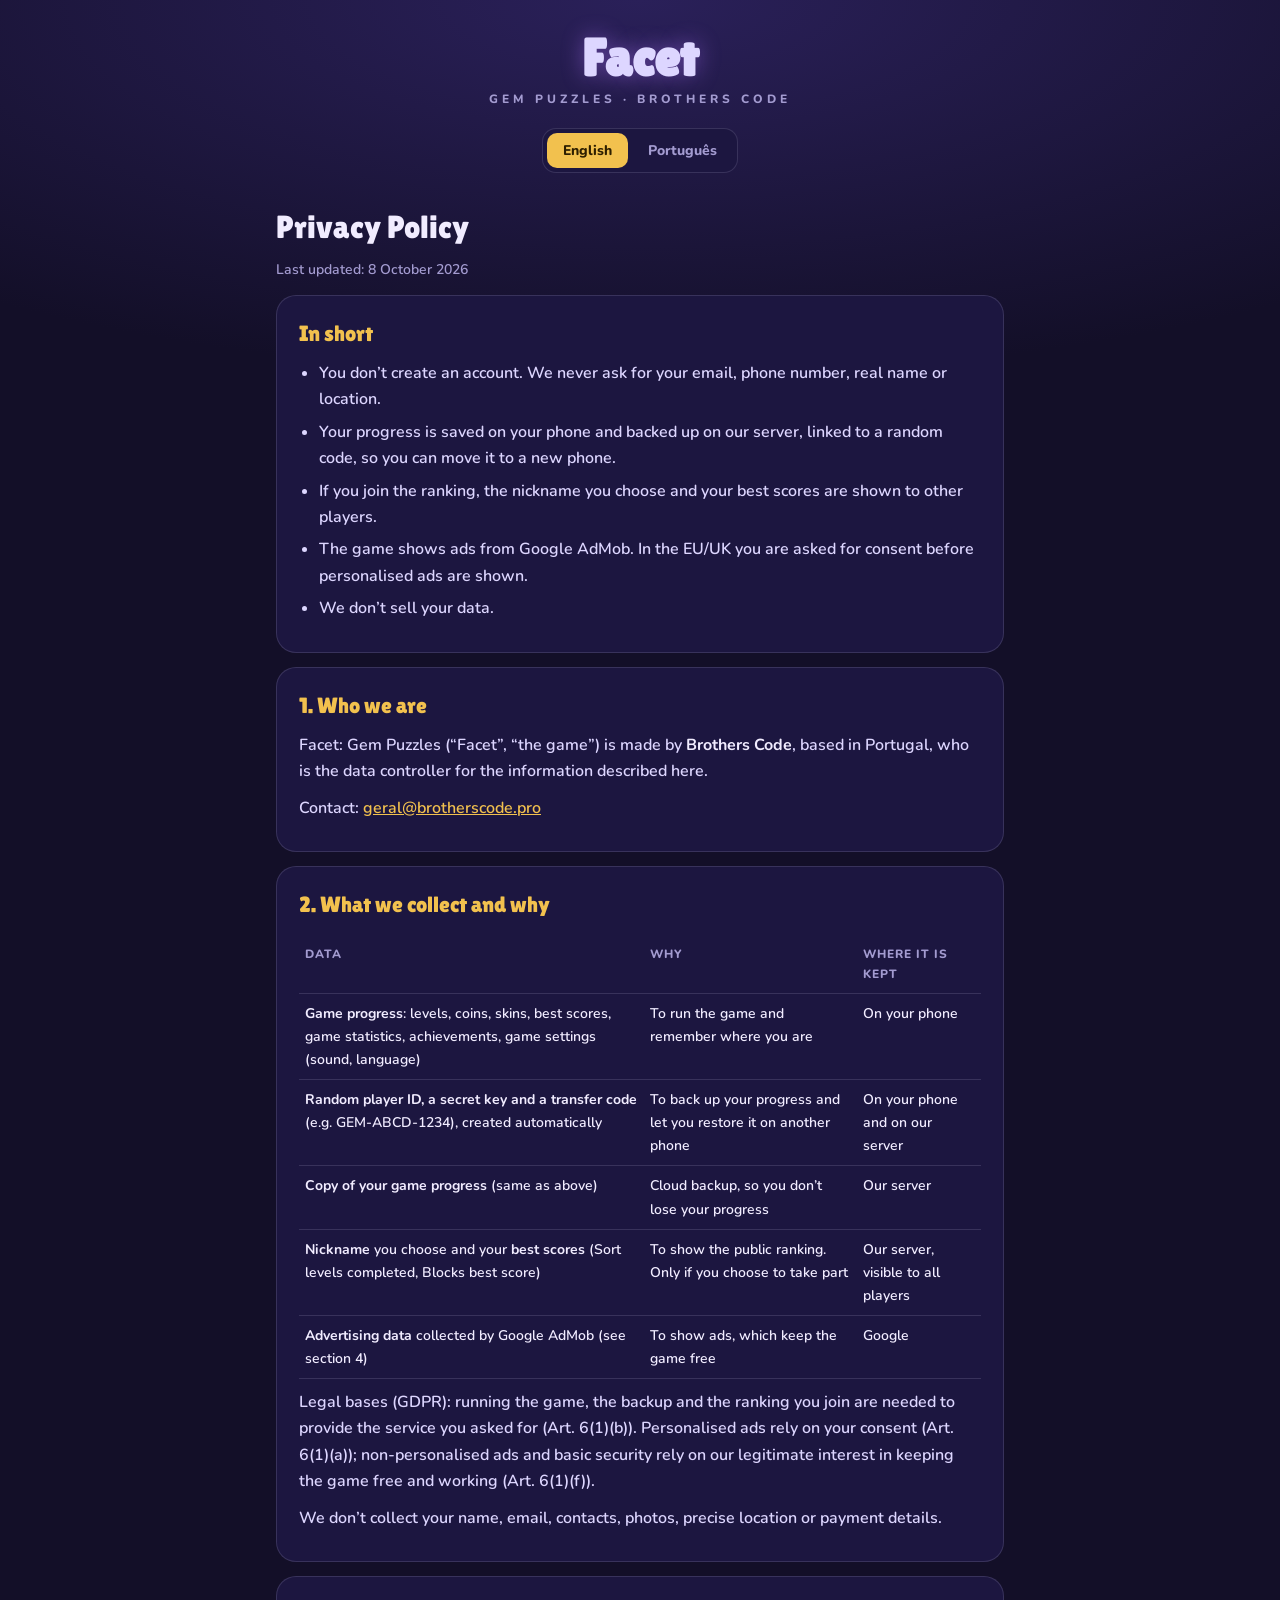
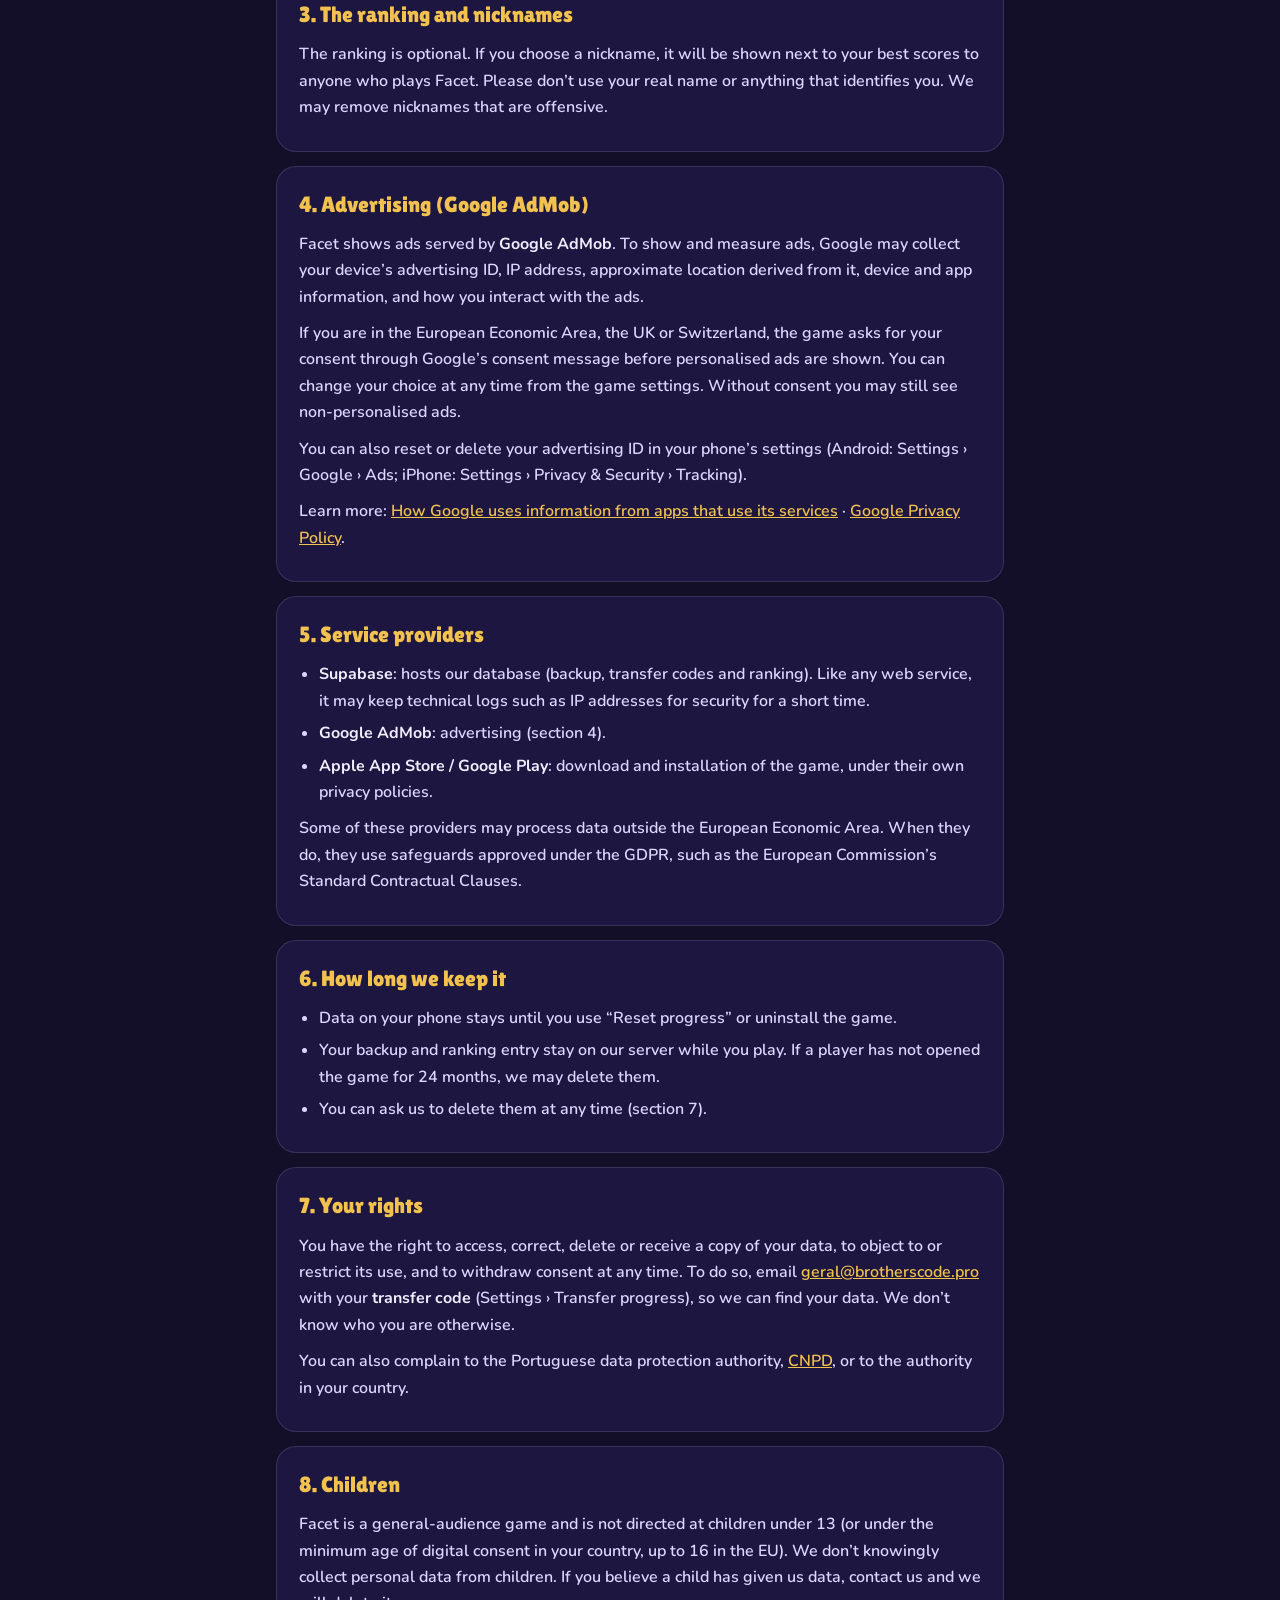
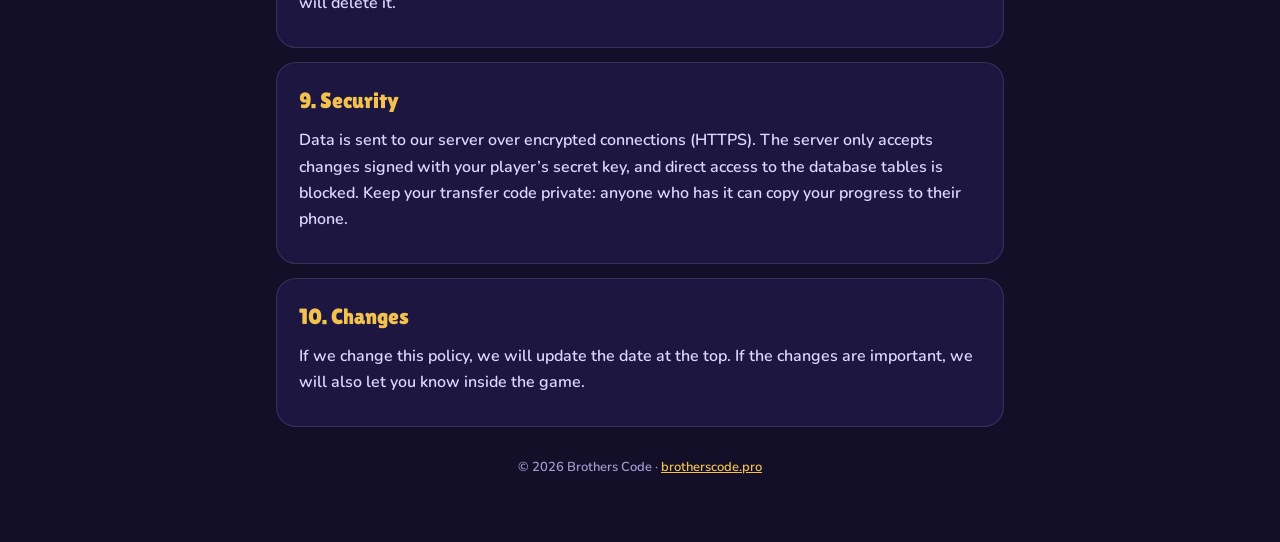
==== facet/privacy/index.html @ 67e0c8db "Add privacy policy page in English and Portuguese" ====
<!doctype html>
<html lang="en">
<head>
<meta charset="utf-8">
<meta name="viewport" content="width=device-width, initial-scale=1">
<title>Facet · Privacy Policy</title>
<meta name="description" content="Privacy policy for Facet: Gem Puzzles, a game by Brothers Code.">
<link rel="preconnect" href="https://fonts.googleapis.com">
<link rel="preconnect" href="https://fonts.gstatic.com" crossorigin>
<link href="https://fonts.googleapis.com/css2?family=Lilita+One&family=Nunito:wght@600;800&display=swap" rel="stylesheet">
<style>
  :root {
    --bg: #130f28; --velvet: #2a2059; --panel: #1c1640; --ink: #f1ecff; --muted: #a39bd0;
    --gold: #f2c14e; --line: rgba(225,220,255,0.14);
  }
  * { box-sizing: border-box; }
  html { -webkit-text-size-adjust: 100%; }
  body {
    margin: 0; color: var(--ink); font: 600 16px/1.65 "Nunito", system-ui, sans-serif;
    background: radial-gradient(120% 60% at 50% 0%, var(--velvet), var(--bg) 70%) fixed, var(--bg);
  }
  .wrap { max-width: 760px; margin: 0 auto; padding: 32px 16px 64px; }
  header { text-align: center; margin-bottom: 28px; }
  .brand { font-family: "Lilita One", sans-serif; font-size: 52px; line-height: 1; margin: 0;
    text-shadow: 0 0 22px rgba(178,118,255,0.45); }
  .sub { color: var(--muted); letter-spacing: 4px; text-transform: uppercase; font-size: 12px; font-weight: 800; margin-top: 6px; }
  h1 { font-family: "Lilita One", sans-serif; font-weight: 400; font-size: 32px; margin: 22px 0 4px; }
  .date { color: var(--muted); font-size: 14px; margin: 0; }
  .lang { display: inline-flex; gap: 4px; padding: 4px; margin-top: 18px; border-radius: 14px; background: var(--panel); border: 1px solid var(--line); }
  .lang button { font: 800 14px "Nunito", sans-serif; color: var(--muted); background: none; border: 0; padding: 8px 16px; border-radius: 10px; cursor: pointer; }
  .lang button[aria-pressed="true"] { background: var(--gold); color: #2e1f00; }
  section.card { background: var(--panel); border: 1px solid var(--line); border-radius: 20px; padding: 20px 22px; margin: 14px 0; }
  h2 { font-family: "Lilita One", sans-serif; font-weight: 400; font-size: 22px; color: var(--gold); margin: 0 0 8px; }
  p, li { color: #ddd6ff; }
  p { margin: 0 0 10px; }
  ul { margin: 0 0 10px; padding-left: 20px; }
  li { margin-bottom: 6px; }
  strong { color: var(--ink); }
  a { color: var(--gold); }
  .summary { border-color: rgba(242,193,78,0.4); }
  table { width: 100%; border-collapse: collapse; font-size: 14px; margin: 6px 0 10px; }
  th, td { text-align: left; vertical-align: top; padding: 8px 6px; border-bottom: 1px solid var(--line); }
  th { color: var(--muted); font-weight: 800; font-size: 12px; text-transform: uppercase; letter-spacing: 1px; }
  .tablewrap { overflow-x: auto; }
  footer { text-align: center; color: var(--muted); font-size: 13px; margin-top: 30px; }
  [data-lang] { display: none; }
  body.en [data-lang="en"], body.pt [data-lang="pt"] { display: block; }
  @media (max-width: 480px) { .brand { font-size: 42px; } h1 { font-size: 26px; } section.card { padding: 16px; } }
</style>
</head>
<body class="en">
<div class="wrap">
  <header>
    <p class="brand">Facet</p>
    <div class="sub">Gem Puzzles · Brothers Code</div>
    <div class="lang" role="group" aria-label="Language">
      <button type="button" data-set="en" aria-pressed="true">English</button>
      <button type="button" data-set="pt" aria-pressed="false">Português</button>
    </div>
  </header>

  <!-- ===================== ENGLISH ===================== -->
  <div data-lang="en">
    <h1>Privacy Policy</h1>
    <p class="date">Last updated: 8 October 2026</p>

    <section class="card summary">
      <h2>In short</h2>
      <ul>
        <li>You don’t create an account. We never ask for your email, phone number, real name or location.</li>
        <li>Your progress is saved on your phone and backed up on our server, linked to a random code, so you can move it to a new phone.</li>
        <li>If you join the ranking, the nickname you choose and your best scores are shown to other players.</li>
        <li>The game shows ads from Google AdMob. In the EU/UK you are asked for consent before personalised ads are shown.</li>
        <li>We don’t sell your data.</li>
      </ul>
    </section>

    <section class="card">
      <h2>1. Who we are</h2>
      <p>Facet: Gem Puzzles (“Facet”, “the game”) is made by <strong>Brothers Code</strong>, based in Portugal, who is the data controller for the information described here.</p>
      <p>Contact: <a href="mailto:geral@brotherscode.pro">geral@brotherscode.pro</a></p>
    </section>

    <section class="card">
      <h2>2. What we collect and why</h2>
      <div class="tablewrap">
      <table>
        <tr><th>Data</th><th>Why</th><th>Where it is kept</th></tr>
        <tr><td><strong>Game progress</strong>: levels, coins, skins, best scores, game statistics, achievements, game settings (sound, language)</td><td>To run the game and remember where you are</td><td>On your phone</td></tr>
        <tr><td><strong>Random player ID, a secret key and a transfer code</strong> (e.g. GEM-ABCD-1234), created automatically</td><td>To back up your progress and let you restore it on another phone</td><td>On your phone and on our server</td></tr>
        <tr><td><strong>Copy of your game progress</strong> (same as above)</td><td>Cloud backup, so you don’t lose your progress</td><td>Our server</td></tr>
        <tr><td><strong>Nickname</strong> you choose and your <strong>best scores</strong> (Sort levels completed, Blocks best score)</td><td>To show the public ranking. Only if you choose to take part</td><td>Our server, visible to all players</td></tr>
        <tr><td><strong>Advertising data</strong> collected by Google AdMob (see section 4)</td><td>To show ads, which keep the game free</td><td>Google</td></tr>
      </table>
      </div>
      <p>Legal bases (GDPR): running the game, the backup and the ranking you join are needed to provide the service you asked for (Art. 6(1)(b)). Personalised ads rely on your consent (Art. 6(1)(a)); non-personalised ads and basic security rely on our legitimate interest in keeping the game free and working (Art. 6(1)(f)).</p>
      <p>We don’t collect your name, email, contacts, photos, precise location or payment details.</p>
    </section>

    <section class="card">
      <h2>3. The ranking and nicknames</h2>
      <p>The ranking is optional. If you choose a nickname, it will be shown next to your best scores to anyone who plays Facet. Please don’t use your real name or anything that identifies you. We may remove nicknames that are offensive.</p>
    </section>

    <section class="card">
      <h2>4. Advertising (Google AdMob)</h2>
      <p>Facet shows ads served by <strong>Google AdMob</strong>. To show and measure ads, Google may collect your device’s advertising ID, IP address, approximate location derived from it, device and app information, and how you interact with the ads.</p>
      <p>If you are in the European Economic Area, the UK or Switzerland, the game asks for your consent through Google’s consent message before personalised ads are shown. You can change your choice at any time from the game settings. Without consent you may still see non-personalised ads.</p>
      <p>You can also reset or delete your advertising ID in your phone’s settings (Android: Settings › Google › Ads; iPhone: Settings › Privacy & Security › Tracking).</p>
      <p>Learn more: <a href="https://policies.google.com/technologies/partner-sites" target="_blank" rel="noopener">How Google uses information from apps that use its services</a> · <a href="https://policies.google.com/privacy" target="_blank" rel="noopener">Google Privacy Policy</a>.</p>
    </section>

    <section class="card">
      <h2>5. Service providers</h2>
      <ul>
        <li><strong>Supabase</strong>: hosts our database (backup, transfer codes and ranking). Like any web service, it may keep technical logs such as IP addresses for security for a short time.</li>
        <li><strong>Google AdMob</strong>: advertising (section 4).</li>
        <li><strong>Apple App Store / Google Play</strong>: download and installation of the game, under their own privacy policies.</li>
      </ul>
      <p>Some of these providers may process data outside the European Economic Area. When they do, they use safeguards approved under the GDPR, such as the European Commission’s Standard Contractual Clauses.</p>
    </section>

    <section class="card">
      <h2>6. How long we keep it</h2>
      <ul>
        <li>Data on your phone stays until you use “Reset progress” or uninstall the game.</li>
        <li>Your backup and ranking entry stay on our server while you play. If a player has not opened the game for 24 months, we may delete them.</li>
        <li>You can ask us to delete them at any time (section 7).</li>
      </ul>
    </section>

    <section class="card">
      <h2>7. Your rights</h2>
      <p>You have the right to access, correct, delete or receive a copy of your data, to object to or restrict its use, and to withdraw consent at any time. To do so, email <a href="mailto:geral@brotherscode.pro">geral@brotherscode.pro</a> with your <strong>transfer code</strong> (Settings › Transfer progress), so we can find your data. We don’t know who you are otherwise.</p>
      <p>You can also complain to the Portuguese data protection authority, <a href="https://www.cnpd.pt" target="_blank" rel="noopener">CNPD</a>, or to the authority in your country.</p>
    </section>

    <section class="card">
      <h2>8. Children</h2>
      <p>Facet is a general-audience game and is not directed at children under 13 (or under the minimum age of digital consent in your country, up to 16 in the EU). We don’t knowingly collect personal data from children. If you believe a child has given us data, contact us and we will delete it.</p>
    </section>

    <section class="card">
      <h2>9. Security</h2>
      <p>Data is sent to our server over encrypted connections (HTTPS). The server only accepts changes signed with your player’s secret key, and direct access to the database tables is blocked. Keep your transfer code private: anyone who has it can copy your progress to their phone.</p>
    </section>

    <section class="card">
      <h2>10. Changes</h2>
      <p>If we change this policy, we will update the date at the top. If the changes are important, we will also let you know inside the game.</p>
    </section>
  </div>

  <!-- ===================== PORTUGUÊS ===================== -->
  <div data-lang="pt">
    <h1>Política de Privacidade</h1>
    <p class="date">Última atualização: 8 de outubro de 2026</p>

    <section class="card summary">
      <h2>Em resumo</h2>
      <ul>
        <li>Não precisas de criar conta. Nunca pedimos o teu email, telefone, nome verdadeiro ou localização.</li>
        <li>O teu progresso fica guardado no telemóvel e tem uma cópia de segurança no nosso servidor, ligada a um código aleatório, para o poderes passar para outro telemóvel.</li>
        <li>Se entrares no ranking, a alcunha que escolheres e as tuas melhores pontuações ficam visíveis para os outros jogadores.</li>
        <li>O jogo mostra anúncios do Google AdMob. Na UE/Reino Unido é-te pedido consentimento antes de serem mostrados anúncios personalizados.</li>
        <li>Não vendemos os teus dados.</li>
      </ul>
    </section>

    <section class="card">
      <h2>1. Quem somos</h2>
      <p>O Facet: Gem Puzzles (“Facet”, “o jogo”) é feito pela <strong>Brothers Code</strong>, com sede em Portugal, responsável pelo tratamento dos dados aqui descritos.</p>
      <p>Contacto: <a href="mailto:geral@brotherscode.pro">geral@brotherscode.pro</a></p>
    </section>

    <section class="card">
      <h2>2. Que dados recolhemos e porquê</h2>
      <div class="tablewrap">
      <table>
        <tr><th>Dados</th><th>Para quê</th><th>Onde ficam</th></tr>
        <tr><td><strong>Progresso do jogo</strong>: níveis, moedas, skins, recordes, estatísticas, conquistas e definições do jogo (som, idioma)</td><td>Para o jogo funcionar e lembrar onde ficaste</td><td>No teu telemóvel</td></tr>
        <tr><td><strong>ID de jogador aleatório, uma chave secreta e um código de transferência</strong> (ex.: GEM-ABCD-1234), criados automaticamente</td><td>Para fazer a cópia de segurança e permitir recuperar o progresso noutro telemóvel</td><td>No teu telemóvel e no nosso servidor</td></tr>
        <tr><td><strong>Cópia do progresso do jogo</strong> (o mesmo que acima)</td><td>Cópia de segurança na nuvem, para não perderes o progresso</td><td>No nosso servidor</td></tr>
        <tr><td><strong>Alcunha</strong> que escolheres e as tuas <strong>melhores pontuações</strong> (níveis de Sort completos, recorde do Blocks)</td><td>Para mostrar o ranking público. Só se escolheres participar</td><td>No nosso servidor, visível para todos os jogadores</td></tr>
        <tr><td><strong>Dados de publicidade</strong> recolhidos pelo Google AdMob (ver secção 4)</td><td>Para mostrar anúncios, que mantêm o jogo gratuito</td><td>Google</td></tr>
      </table>
      </div>
      <p>Fundamentos legais (RGPD): o funcionamento do jogo, a cópia de segurança e o ranking em que entrares são necessários para prestar o serviço que pediste (art. 6.º, n.º 1, al. b)). Os anúncios personalizados dependem do teu consentimento (al. a)); os anúncios não personalizados e a segurança básica assentam no nosso interesse legítimo em manter o jogo gratuito e a funcionar (al. f)).</p>
      <p>Não recolhemos o teu nome, email, contactos, fotografias, localização precisa nem dados de pagamento.</p>
    </section>

    <section class="card">
      <h2>3. O ranking e as alcunhas</h2>
      <p>O ranking é opcional. Se escolheres uma alcunha, ela aparece ao lado das tuas melhores pontuações para qualquer pessoa que jogue Facet. Não uses o teu nome verdadeiro nem nada que te identifique. Podemos remover alcunhas ofensivas.</p>
    </section>

    <section class="card">
      <h2>4. Publicidade (Google AdMob)</h2>
      <p>O Facet mostra anúncios servidos pelo <strong>Google AdMob</strong>. Para mostrar e medir anúncios, a Google pode recolher o identificador de publicidade do teu dispositivo, o endereço IP, a localização aproximada que daí resulta, informação sobre o dispositivo e a app, e a forma como interages com os anúncios.</p>
      <p>Se estiveres no Espaço Económico Europeu, no Reino Unido ou na Suíça, o jogo pede o teu consentimento através da mensagem de consentimento da Google antes de mostrar anúncios personalizados. Podes mudar a tua escolha a qualquer momento nas definições do jogo. Sem consentimento podes continuar a ver anúncios não personalizados.</p>
      <p>Também podes repor ou apagar o identificador de publicidade nas definições do telemóvel (Android: Definições › Google › Anúncios; iPhone: Definições › Privacidade e segurança › Rastreio).</p>
      <p>Saber mais: <a href="https://policies.google.com/technologies/partner-sites?hl=pt-PT" target="_blank" rel="noopener">Como a Google usa as informações das apps que usam os seus serviços</a> · <a href="https://policies.google.com/privacy?hl=pt-PT" target="_blank" rel="noopener">Política de Privacidade da Google</a>.</p>
    </section>

    <section class="card">
      <h2>5. Prestadores de serviços</h2>
      <ul>
        <li><strong>Supabase</strong>: aloja a nossa base de dados (cópias de segurança, códigos de transferência e ranking). Como qualquer serviço web, pode guardar durante pouco tempo registos técnicos, como endereços IP, por razões de segurança.</li>
        <li><strong>Google AdMob</strong>: publicidade (secção 4).</li>
        <li><strong>Apple App Store / Google Play</strong>: transferência e instalação do jogo, segundo as suas próprias políticas de privacidade.</li>
      </ul>
      <p>Alguns destes prestadores podem tratar dados fora do Espaço Económico Europeu. Quando o fazem, usam garantias aprovadas ao abrigo do RGPD, como as Cláusulas Contratuais-Tipo da Comissão Europeia.</p>
    </section>

    <section class="card">
      <h2>6. Durante quanto tempo guardamos</h2>
      <ul>
        <li>Os dados no telemóvel ficam até usares “Repor progresso” ou desinstalares o jogo.</li>
        <li>A cópia de segurança e a entrada no ranking ficam no servidor enquanto jogares. Se um jogador não abrir o jogo durante 24 meses, podemos apagá-las.</li>
        <li>Podes pedir que as apaguemos a qualquer momento (secção 7).</li>
      </ul>
    </section>

    <section class="card">
      <h2>7. Os teus direitos</h2>
      <p>Tens direito de acesso, retificação, apagamento e portabilidade dos teus dados, de oposição ou limitação do tratamento, e de retirar o consentimento a qualquer momento. Para isso, envia um email para <a href="mailto:geral@brotherscode.pro">geral@brotherscode.pro</a> com o teu <strong>código de transferência</strong> (Definições › Transferir progresso), para conseguirmos encontrar os teus dados. De outra forma não sabemos quem és.</p>
      <p>Podes também apresentar queixa à <a href="https://www.cnpd.pt" target="_blank" rel="noopener">Comissão Nacional de Proteção de Dados (CNPD)</a> ou à autoridade do teu país.</p>
    </section>

    <section class="card">
      <h2>8. Crianças</h2>
      <p>O Facet é um jogo para o público em geral e não se dirige a crianças com menos de 13 anos (ou abaixo da idade mínima de consentimento digital no teu país, que em Portugal é 13 anos e noutros países da UE pode ir até aos 16). Não recolhemos intencionalmente dados pessoais de crianças. Se achares que uma criança nos deu dados, contacta-nos e apagamo-los.</p>
    </section>

    <section class="card">
      <h2>9. Segurança</h2>
      <p>Os dados são enviados para o servidor por ligações cifradas (HTTPS). O servidor só aceita alterações assinadas com a chave secreta do teu jogador, e o acesso direto às tabelas da base de dados está bloqueado. Guarda o teu código de transferência só para ti: quem o tiver pode copiar o teu progresso para outro telemóvel.</p>
    </section>

    <section class="card">
      <h2>10. Alterações</h2>
      <p>Se mudarmos esta política, atualizamos a data no topo. Se as mudanças forem importantes, também te avisamos dentro do jogo.</p>
    </section>
  </div>

  <footer>© 2026 Brothers Code · <a href="https://brotherscode.pro">brotherscode.pro</a></footer>
</div>
<script>
  (function () {
    var buttons = document.querySelectorAll('.lang button');
    function set(lang) {
      document.body.className = lang;
      document.documentElement.lang = lang;
      document.title = lang === 'pt' ? 'Facet · Política de Privacidade' : 'Facet · Privacy Policy';
      buttons.forEach(function (b) { b.setAttribute('aria-pressed', String(b.dataset.set === lang)); });
    }
    buttons.forEach(function (b) { b.addEventListener('click', function () { set(b.dataset.set); }); });
    var q = new URLSearchParams(location.search).get('lang');
    var nav = (navigator.language || 'en').slice(0, 2).toLowerCase();
    set(q === 'pt' || q === 'en' ? q : nav === 'pt' ? 'pt' : 'en');
  })();
</script>
</body>
</html>
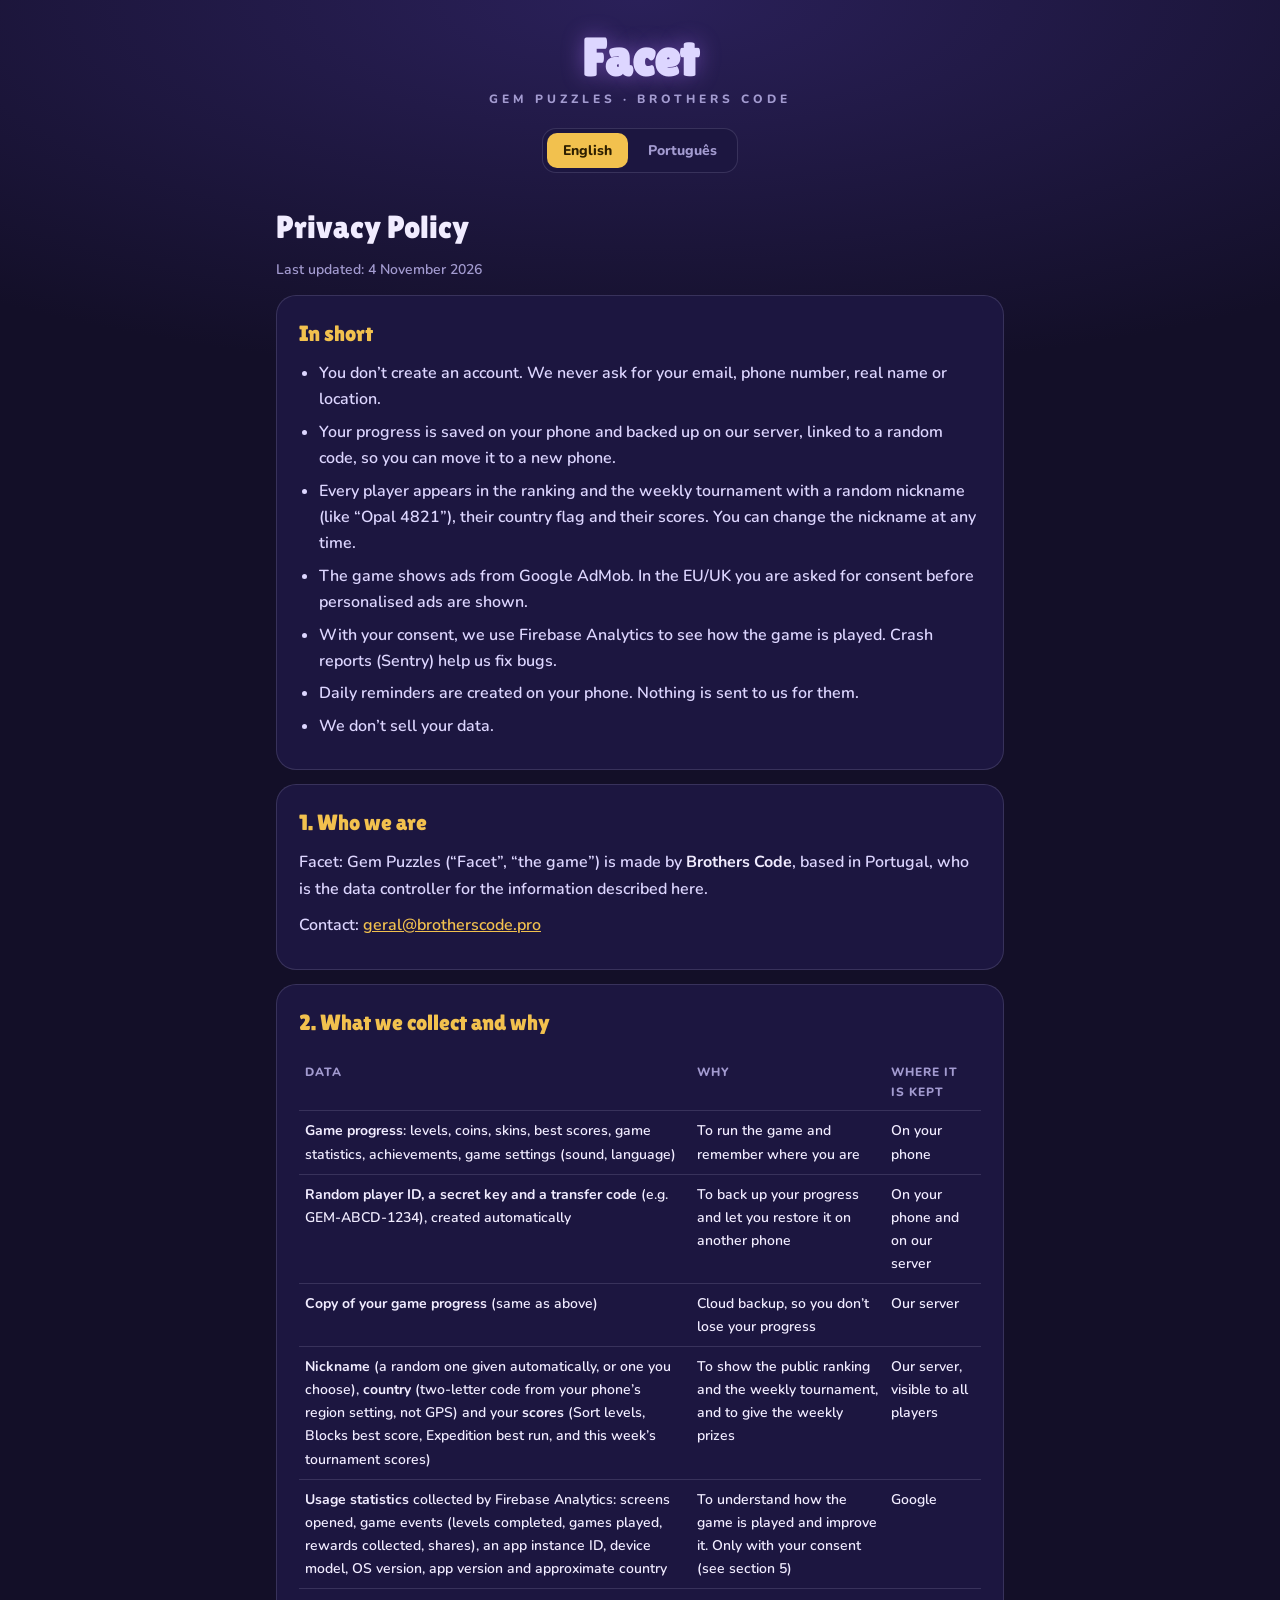
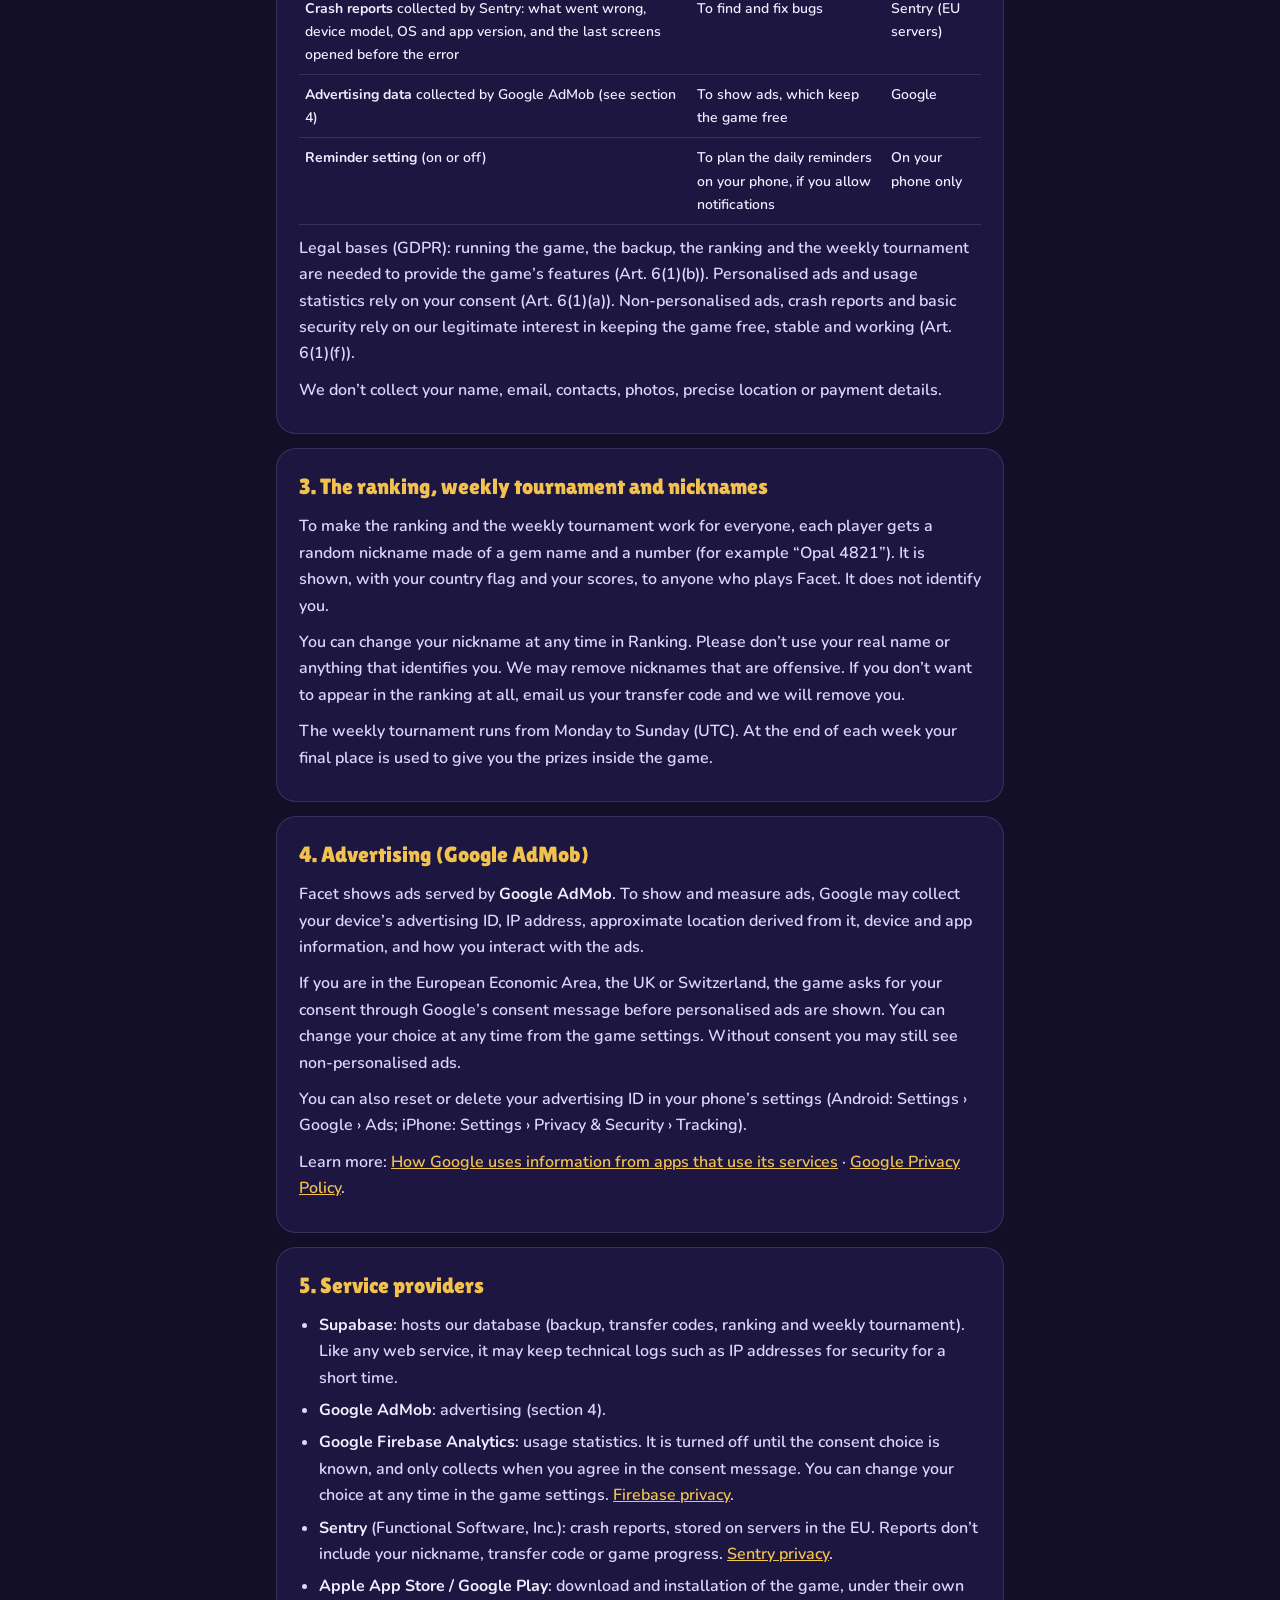
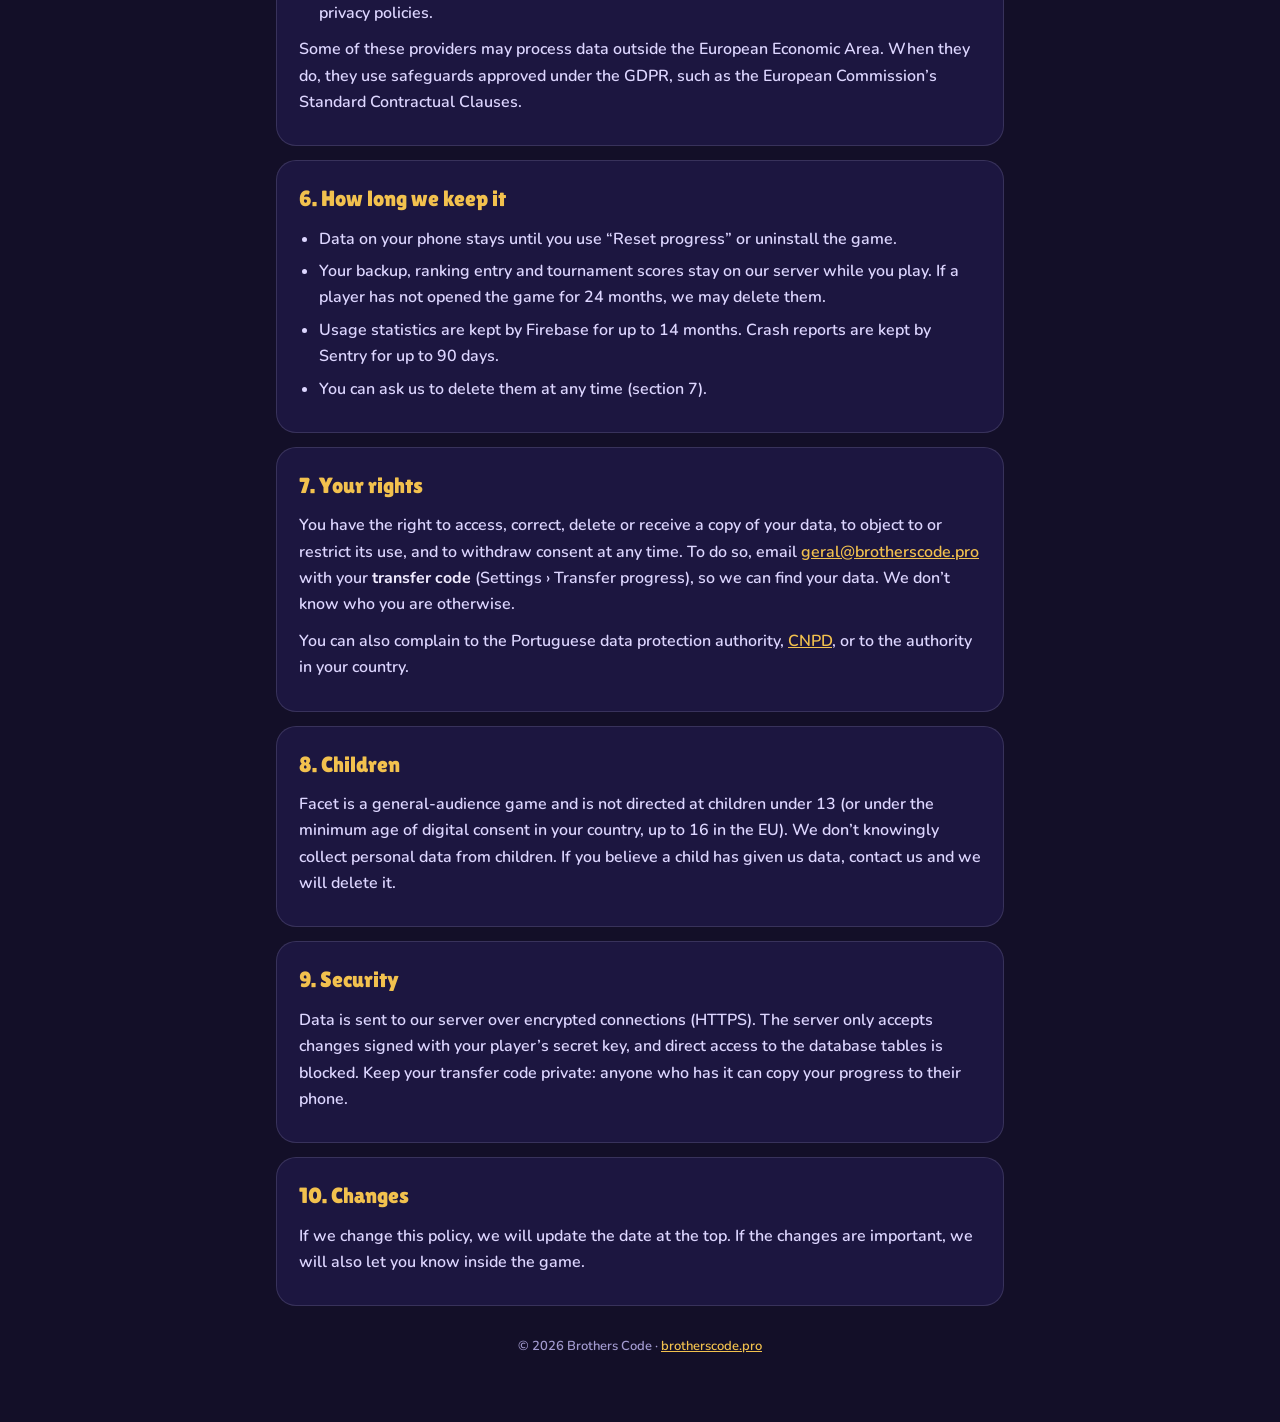
==== commit 656fabe5: "Update index.html" ====
--- a/facet/privacy/index.html
+++ b/facet/privacy/index.html
@@ -62,15 +62,17 @@
   <!-- ===================== ENGLISH ===================== -->
   <div data-lang="en">
     <h1>Privacy Policy</h1>
-    <p class="date">Last updated: 8 October 2026</p>
+    <p class="date">Last updated: 4 November 2026</p>
 
     <section class="card summary">
       <h2>In short</h2>
       <ul>
         <li>You don’t create an account. We never ask for your email, phone number, real name or location.</li>
         <li>Your progress is saved on your phone and backed up on our server, linked to a random code, so you can move it to a new phone.</li>
-        <li>If you join the ranking, the nickname you choose and your best scores are shown to other players.</li>
+        <li>Every player appears in the ranking and the weekly tournament with a random nickname (like “Opal 4821”), their country flag and their scores. You can change the nickname at any time.</li>
         <li>The game shows ads from Google AdMob. In the EU/UK you are asked for consent before personalised ads are shown.</li>
+        <li>With your consent, we use Firebase Analytics to see how the game is played. Crash reports (Sentry) help us fix bugs.</li>
+        <li>Daily reminders are created on your phone. Nothing is sent to us for them.</li>
         <li>We don’t sell your data.</li>
       </ul>
     </section>
@@ -89,17 +91,22 @@
         <tr><td><strong>Game progress</strong>: levels, coins, skins, best scores, game statistics, achievements, game settings (sound, language)</td><td>To run the game and remember where you are</td><td>On your phone</td></tr>
         <tr><td><strong>Random player ID, a secret key and a transfer code</strong> (e.g. GEM-ABCD-1234), created automatically</td><td>To back up your progress and let you restore it on another phone</td><td>On your phone and on our server</td></tr>
         <tr><td><strong>Copy of your game progress</strong> (same as above)</td><td>Cloud backup, so you don’t lose your progress</td><td>Our server</td></tr>
-        <tr><td><strong>Nickname</strong> you choose and your <strong>best scores</strong> (Sort levels completed, Blocks best score)</td><td>To show the public ranking. Only if you choose to take part</td><td>Our server, visible to all players</td></tr>
+        <tr><td><strong>Nickname</strong> (a random one given automatically, or one you choose), <strong>country</strong> (two-letter code from your phone’s region setting, not GPS) and your <strong>scores</strong> (Sort levels, Blocks best score, Expedition best run, and this week’s tournament scores)</td><td>To show the public ranking and the weekly tournament, and to give the weekly prizes</td><td>Our server, visible to all players</td></tr>
+        <tr><td><strong>Usage statistics</strong> collected by Firebase Analytics: screens opened, game events (levels completed, games played, rewards collected, shares), an app instance ID, device model, OS version, app version and approximate country</td><td>To understand how the game is played and improve it. Only with your consent (see section 5)</td><td>Google</td></tr>
+        <tr><td><strong>Crash reports</strong> collected by Sentry: what went wrong, device model, OS and app version, and the last screens opened before the error</td><td>To find and fix bugs</td><td>Sentry (EU servers)</td></tr>
         <tr><td><strong>Advertising data</strong> collected by Google AdMob (see section 4)</td><td>To show ads, which keep the game free</td><td>Google</td></tr>
+        <tr><td><strong>Reminder setting</strong> (on or off)</td><td>To plan the daily reminders on your phone, if you allow notifications</td><td>On your phone only</td></tr>
       </table>
       </div>
-      <p>Legal bases (GDPR): running the game, the backup and the ranking you join are needed to provide the service you asked for (Art. 6(1)(b)). Personalised ads rely on your consent (Art. 6(1)(a)); non-personalised ads and basic security rely on our legitimate interest in keeping the game free and working (Art. 6(1)(f)).</p>
+      <p>Legal bases (GDPR): running the game, the backup, the ranking and the weekly tournament are needed to provide the game’s features (Art. 6(1)(b)). Personalised ads and usage statistics rely on your consent (Art. 6(1)(a)). Non-personalised ads, crash reports and basic security rely on our legitimate interest in keeping the game free, stable and working (Art. 6(1)(f)).</p>
       <p>We don’t collect your name, email, contacts, photos, precise location or payment details.</p>
     </section>
 
     <section class="card">
-      <h2>3. The ranking and nicknames</h2>
-      <p>The ranking is optional. If you choose a nickname, it will be shown next to your best scores to anyone who plays Facet. Please don’t use your real name or anything that identifies you. We may remove nicknames that are offensive.</p>
+      <h2>3. The ranking, weekly tournament and nicknames</h2>
+      <p>To make the ranking and the weekly tournament work for everyone, each player gets a random nickname made of a gem name and a number (for example “Opal 4821”). It is shown, with your country flag and your scores, to anyone who plays Facet. It does not identify you.</p>
+      <p>You can change your nickname at any time in Ranking. Please don’t use your real name or anything that identifies you. We may remove nicknames that are offensive. If you don’t want to appear in the ranking at all, email us your transfer code and we will remove you.</p>
+      <p>The weekly tournament runs from Monday to Sunday (UTC). At the end of each week your final place is used to give you the prizes inside the game.</p>
     </section>
 
     <section class="card">
@@ -113,8 +120,10 @@
     <section class="card">
       <h2>5. Service providers</h2>
       <ul>
-        <li><strong>Supabase</strong>: hosts our database (backup, transfer codes and ranking). Like any web service, it may keep technical logs such as IP addresses for security for a short time.</li>
+        <li><strong>Supabase</strong>: hosts our database (backup, transfer codes, ranking and weekly tournament). Like any web service, it may keep technical logs such as IP addresses for security for a short time.</li>
         <li><strong>Google AdMob</strong>: advertising (section 4).</li>
+        <li><strong>Google Firebase Analytics</strong>: usage statistics. It is turned off until the consent choice is known, and only collects when you agree in the consent message. You can change your choice at any time in the game settings. <a href="https://firebase.google.com/support/privacy" target="_blank" rel="noopener">Firebase privacy</a>.</li>
+        <li><strong>Sentry</strong> (Functional Software, Inc.): crash reports, stored on servers in the EU. Reports don’t include your nickname, transfer code or game progress. <a href="https://sentry.io/privacy/" target="_blank" rel="noopener">Sentry privacy</a>.</li>
         <li><strong>Apple App Store / Google Play</strong>: download and installation of the game, under their own privacy policies.</li>
       </ul>
       <p>Some of these providers may process data outside the European Economic Area. When they do, they use safeguards approved under the GDPR, such as the European Commission’s Standard Contractual Clauses.</p>
@@ -124,7 +133,8 @@
       <h2>6. How long we keep it</h2>
       <ul>
         <li>Data on your phone stays until you use “Reset progress” or uninstall the game.</li>
-        <li>Your backup and ranking entry stay on our server while you play. If a player has not opened the game for 24 months, we may delete them.</li>
+        <li>Your backup, ranking entry and tournament scores stay on our server while you play. If a player has not opened the game for 24 months, we may delete them.</li>
+        <li>Usage statistics are kept by Firebase for up to 14 months. Crash reports are kept by Sentry for up to 90 days.</li>
         <li>You can ask us to delete them at any time (section 7).</li>
       </ul>
     </section>
@@ -154,15 +164,17 @@
   <!-- ===================== PORTUGUÊS ===================== -->
   <div data-lang="pt">
     <h1>Política de Privacidade</h1>
-    <p class="date">Última atualização: 8 de outubro de 2026</p>
+    <p class="date">Última atualização: 4 de novembro de 2026</p>
 
     <section class="card summary">
       <h2>Em resumo</h2>
       <ul>
         <li>Não precisas de criar conta. Nunca pedimos o teu email, telefone, nome verdadeiro ou localização.</li>
         <li>O teu progresso fica guardado no telemóvel e tem uma cópia de segurança no nosso servidor, ligada a um código aleatório, para o poderes passar para outro telemóvel.</li>
-        <li>Se entrares no ranking, a alcunha que escolheres e as tuas melhores pontuações ficam visíveis para os outros jogadores.</li>
+        <li>Todos os jogadores aparecem no ranking e no torneio semanal com uma alcunha aleatória (como “Opal 4821”), a bandeira do país e as pontuações. Podes mudar a alcunha quando quiseres.</li>
         <li>O jogo mostra anúncios do Google AdMob. Na UE/Reino Unido é-te pedido consentimento antes de serem mostrados anúncios personalizados.</li>
+        <li>Com o teu consentimento, usamos o Firebase Analytics para perceber como o jogo é jogado. Os relatórios de erros (Sentry) ajudam-nos a corrigir problemas.</li>
+        <li>Os lembretes diários são criados no teu telemóvel. Não nos é enviado nada por causa deles.</li>
         <li>Não vendemos os teus dados.</li>
       </ul>
     </section>
@@ -181,17 +193,22 @@
         <tr><td><strong>Progresso do jogo</strong>: níveis, moedas, skins, recordes, estatísticas, conquistas e definições do jogo (som, idioma)</td><td>Para o jogo funcionar e lembrar onde ficaste</td><td>No teu telemóvel</td></tr>
         <tr><td><strong>ID de jogador aleatório, uma chave secreta e um código de transferência</strong> (ex.: GEM-ABCD-1234), criados automaticamente</td><td>Para fazer a cópia de segurança e permitir recuperar o progresso noutro telemóvel</td><td>No teu telemóvel e no nosso servidor</td></tr>
         <tr><td><strong>Cópia do progresso do jogo</strong> (o mesmo que acima)</td><td>Cópia de segurança na nuvem, para não perderes o progresso</td><td>No nosso servidor</td></tr>
-        <tr><td><strong>Alcunha</strong> que escolheres e as tuas <strong>melhores pontuações</strong> (níveis de Sort completos, recorde do Blocks)</td><td>Para mostrar o ranking público. Só se escolheres participar</td><td>No nosso servidor, visível para todos os jogadores</td></tr>
+        <tr><td><strong>Alcunha</strong> (uma aleatória dada automaticamente, ou a que escolheres), <strong>país</strong> (código de duas letras tirado da região definida no telemóvel, não do GPS) e as tuas <strong>pontuações</strong> (níveis de Sort, recorde do Blocks, melhor Expedição e pontuações do torneio desta semana)</td><td>Para mostrar o ranking público e o torneio semanal, e para dar os prémios semanais</td><td>No nosso servidor, visível para todos os jogadores</td></tr>
+        <tr><td><strong>Estatísticas de utilização</strong> recolhidas pelo Firebase Analytics: ecrãs abertos, eventos do jogo (níveis concluídos, partidas jogadas, prémios recolhidos, partilhas), um ID da instalação da app, modelo do telemóvel, versão do sistema e da app e país aproximado</td><td>Para perceber como o jogo é jogado e melhorá-lo. Só com o teu consentimento (ver secção 5)</td><td>Google</td></tr>
+        <tr><td><strong>Relatórios de erros</strong> recolhidos pelo Sentry: o que correu mal, modelo do telemóvel, versão do sistema e da app, e os últimos ecrãs abertos antes do erro</td><td>Para encontrar e corrigir problemas</td><td>Sentry (servidores na UE)</td></tr>
         <tr><td><strong>Dados de publicidade</strong> recolhidos pelo Google AdMob (ver secção 4)</td><td>Para mostrar anúncios, que mantêm o jogo gratuito</td><td>Google</td></tr>
+        <tr><td><strong>Definição dos lembretes</strong> (ligados ou desligados)</td><td>Para planear os lembretes diários no telemóvel, se permitires notificações</td><td>Só no teu telemóvel</td></tr>
       </table>
       </div>
-      <p>Fundamentos legais (RGPD): o funcionamento do jogo, a cópia de segurança e o ranking em que entrares são necessários para prestar o serviço que pediste (art. 6.º, n.º 1, al. b)). Os anúncios personalizados dependem do teu consentimento (al. a)); os anúncios não personalizados e a segurança básica assentam no nosso interesse legítimo em manter o jogo gratuito e a funcionar (al. f)).</p>
+      <p>Fundamentos legais (RGPD): o funcionamento do jogo, a cópia de segurança, o ranking e o torneio semanal são necessários para prestar as funcionalidades do jogo (art. 6.º, n.º 1, al. b)). Os anúncios personalizados e as estatísticas de utilização dependem do teu consentimento (al. a)). Os anúncios não personalizados, os relatórios de erros e a segurança básica assentam no nosso interesse legítimo em manter o jogo gratuito, estável e a funcionar (al. f)).</p>
       <p>Não recolhemos o teu nome, email, contactos, fotografias, localização precisa nem dados de pagamento.</p>
     </section>
 
     <section class="card">
-      <h2>3. O ranking e as alcunhas</h2>
-      <p>O ranking é opcional. Se escolheres uma alcunha, ela aparece ao lado das tuas melhores pontuações para qualquer pessoa que jogue Facet. Não uses o teu nome verdadeiro nem nada que te identifique. Podemos remover alcunhas ofensivas.</p>
+      <h2>3. O ranking, o torneio semanal e as alcunhas</h2>
+      <p>Para o ranking e o torneio semanal funcionarem para todos, cada jogador recebe uma alcunha aleatória formada pelo nome de uma gema e um número (por exemplo “Opal 4821”). Ela aparece, com a bandeira do teu país e as tuas pontuações, a qualquer pessoa que jogue Facet. Não te identifica.</p>
+      <p>Podes mudar a alcunha quando quiseres, no Ranking. Não uses o teu nome verdadeiro nem nada que te identifique. Podemos remover alcunhas ofensivas. Se não quiseres aparecer no ranking, envia-nos o teu código de transferência por email e retiramos-te.</p>
+      <p>O torneio semanal decorre de segunda a domingo (UTC). No fim de cada semana, o teu lugar final é usado para te dar os prémios dentro do jogo.</p>
     </section>
 
     <section class="card">
@@ -205,8 +222,10 @@
     <section class="card">
       <h2>5. Prestadores de serviços</h2>
       <ul>
-        <li><strong>Supabase</strong>: aloja a nossa base de dados (cópias de segurança, códigos de transferência e ranking). Como qualquer serviço web, pode guardar durante pouco tempo registos técnicos, como endereços IP, por razões de segurança.</li>
+        <li><strong>Supabase</strong>: aloja a nossa base de dados (cópias de segurança, códigos de transferência, ranking e torneio semanal). Como qualquer serviço web, pode guardar durante pouco tempo registos técnicos, como endereços IP, por razões de segurança.</li>
         <li><strong>Google AdMob</strong>: publicidade (secção 4).</li>
+        <li><strong>Google Firebase Analytics</strong>: estatísticas de utilização. Está desligado até a tua escolha de consentimento ser conhecida, e só recolhe se aceitares na mensagem de consentimento. Podes mudar a escolha a qualquer momento nas definições do jogo. <a href="https://firebase.google.com/support/privacy" target="_blank" rel="noopener">Privacidade do Firebase</a>.</li>
+        <li><strong>Sentry</strong> (Functional Software, Inc.): relatórios de erros, guardados em servidores na UE. Os relatórios não incluem a tua alcunha, o código de transferência nem o progresso do jogo. <a href="https://sentry.io/privacy/" target="_blank" rel="noopener">Privacidade do Sentry</a>.</li>
         <li><strong>Apple App Store / Google Play</strong>: transferência e instalação do jogo, segundo as suas próprias políticas de privacidade.</li>
       </ul>
       <p>Alguns destes prestadores podem tratar dados fora do Espaço Económico Europeu. Quando o fazem, usam garantias aprovadas ao abrigo do RGPD, como as Cláusulas Contratuais-Tipo da Comissão Europeia.</p>
@@ -216,7 +235,8 @@
       <h2>6. Durante quanto tempo guardamos</h2>
       <ul>
         <li>Os dados no telemóvel ficam até usares “Repor progresso” ou desinstalares o jogo.</li>
-        <li>A cópia de segurança e a entrada no ranking ficam no servidor enquanto jogares. Se um jogador não abrir o jogo durante 24 meses, podemos apagá-las.</li>
+        <li>A cópia de segurança, a entrada no ranking e as pontuações do torneio ficam no servidor enquanto jogares. Se um jogador não abrir o jogo durante 24 meses, podemos apagá-las.</li>
+        <li>As estatísticas de utilização ficam no Firebase até 14 meses. Os relatórios de erros ficam no Sentry até 90 dias.</li>
         <li>Podes pedir que as apaguemos a qualquer momento (secção 7).</li>
       </ul>
     </section>
